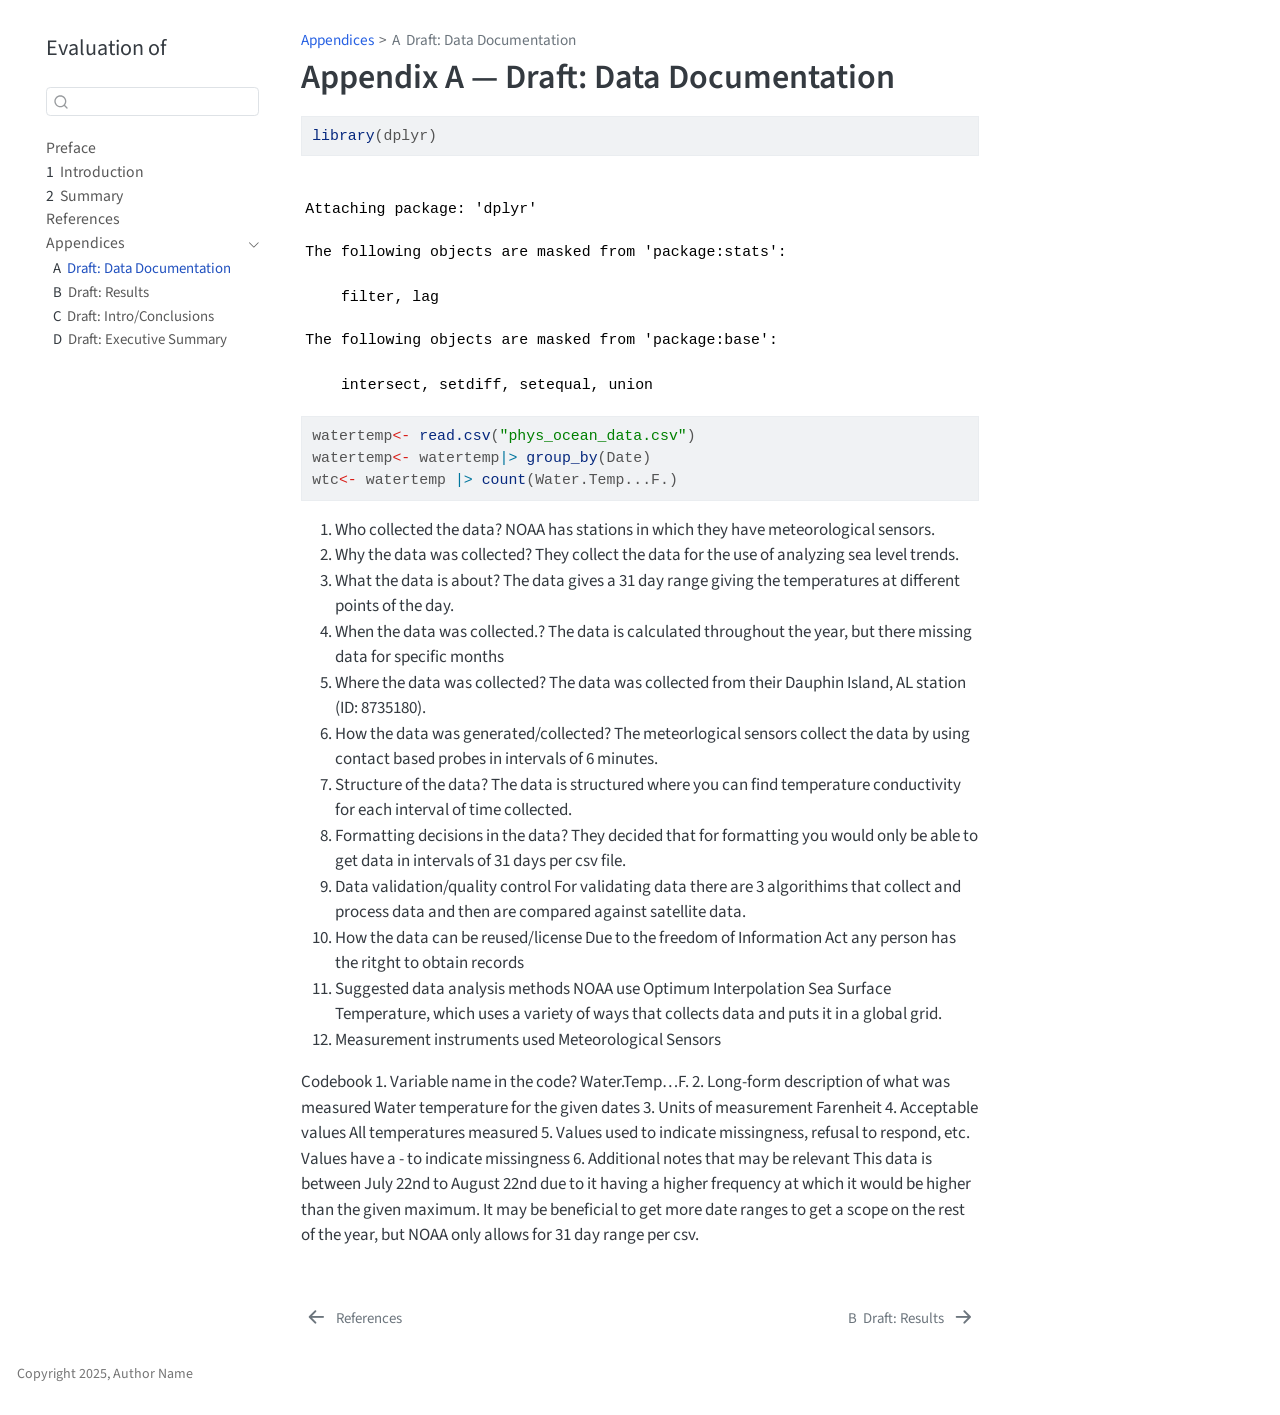
==== docs/draft-data-doc.html @ 30f866ff "Data doc and refrences" ====
<!DOCTYPE html>
<html xmlns="http://www.w3.org/1999/xhtml" lang="en" xml:lang="en"><head>

<meta charset="utf-8">
<meta name="generator" content="quarto-1.6.40">

<meta name="viewport" content="width=device-width, initial-scale=1.0, user-scalable=yes">


<title>Appendix A — Draft: Data Documentation – Evaluation of </title>
<style>
code{white-space: pre-wrap;}
span.smallcaps{font-variant: small-caps;}
div.columns{display: flex; gap: min(4vw, 1.5em);}
div.column{flex: auto; overflow-x: auto;}
div.hanging-indent{margin-left: 1.5em; text-indent: -1.5em;}
ul.task-list{list-style: none;}
ul.task-list li input[type="checkbox"] {
  width: 0.8em;
  margin: 0 0.8em 0.2em -1em; /* quarto-specific, see https://github.com/quarto-dev/quarto-cli/issues/4556 */ 
  vertical-align: middle;
}
/* CSS for syntax highlighting */
pre > code.sourceCode { white-space: pre; position: relative; }
pre > code.sourceCode > span { line-height: 1.25; }
pre > code.sourceCode > span:empty { height: 1.2em; }
.sourceCode { overflow: visible; }
code.sourceCode > span { color: inherit; text-decoration: inherit; }
div.sourceCode { margin: 1em 0; }
pre.sourceCode { margin: 0; }
@media screen {
div.sourceCode { overflow: auto; }
}
@media print {
pre > code.sourceCode { white-space: pre-wrap; }
pre > code.sourceCode > span { display: inline-block; text-indent: -5em; padding-left: 5em; }
}
pre.numberSource code
  { counter-reset: source-line 0; }
pre.numberSource code > span
  { position: relative; left: -4em; counter-increment: source-line; }
pre.numberSource code > span > a:first-child::before
  { content: counter(source-line);
    position: relative; left: -1em; text-align: right; vertical-align: baseline;
    border: none; display: inline-block;
    -webkit-touch-callout: none; -webkit-user-select: none;
    -khtml-user-select: none; -moz-user-select: none;
    -ms-user-select: none; user-select: none;
    padding: 0 4px; width: 4em;
  }
pre.numberSource { margin-left: 3em;  padding-left: 4px; }
div.sourceCode
  {   }
@media screen {
pre > code.sourceCode > span > a:first-child::before { text-decoration: underline; }
}
</style>


<script src="site_libs/quarto-nav/quarto-nav.js"></script>
<script src="site_libs/quarto-nav/headroom.min.js"></script>
<script src="site_libs/clipboard/clipboard.min.js"></script>
<script src="site_libs/quarto-search/autocomplete.umd.js"></script>
<script src="site_libs/quarto-search/fuse.min.js"></script>
<script src="site_libs/quarto-search/quarto-search.js"></script>
<meta name="quarto:offset" content="./">
<link href="./draft-results.html" rel="next">
<link href="./references.html" rel="prev">
<script src="site_libs/quarto-html/quarto.js"></script>
<script src="site_libs/quarto-html/popper.min.js"></script>
<script src="site_libs/quarto-html/tippy.umd.min.js"></script>
<script src="site_libs/quarto-html/anchor.min.js"></script>
<link href="site_libs/quarto-html/tippy.css" rel="stylesheet">
<link href="site_libs/quarto-html/quarto-syntax-highlighting-dece3bd051e391dd7205a6b15f93dc59.css" rel="stylesheet" id="quarto-text-highlighting-styles">
<script src="site_libs/bootstrap/bootstrap.min.js"></script>
<link href="site_libs/bootstrap/bootstrap-icons.css" rel="stylesheet">
<link href="site_libs/bootstrap/bootstrap-989e5504e886528910461c002137a974.min.css" rel="stylesheet" append-hash="true" id="quarto-bootstrap" data-mode="light">
<script id="quarto-search-options" type="application/json">{
  "location": "sidebar",
  "copy-button": false,
  "collapse-after": 3,
  "panel-placement": "start",
  "type": "textbox",
  "limit": 50,
  "keyboard-shortcut": [
    "f",
    "/",
    "s"
  ],
  "show-item-context": false,
  "language": {
    "search-no-results-text": "No results",
    "search-matching-documents-text": "matching documents",
    "search-copy-link-title": "Copy link to search",
    "search-hide-matches-text": "Hide additional matches",
    "search-more-match-text": "more match in this document",
    "search-more-matches-text": "more matches in this document",
    "search-clear-button-title": "Clear",
    "search-text-placeholder": "",
    "search-detached-cancel-button-title": "Cancel",
    "search-submit-button-title": "Submit",
    "search-label": "Search"
  }
}</script>


</head>

<body class="nav-sidebar floating">

<div id="quarto-search-results"></div>
  <header id="quarto-header" class="headroom fixed-top">
  <nav class="quarto-secondary-nav">
    <div class="container-fluid d-flex">
      <button type="button" class="quarto-btn-toggle btn" data-bs-toggle="collapse" role="button" data-bs-target=".quarto-sidebar-collapse-item" aria-controls="quarto-sidebar" aria-expanded="false" aria-label="Toggle sidebar navigation" onclick="if (window.quartoToggleHeadroom) { window.quartoToggleHeadroom(); }">
        <i class="bi bi-layout-text-sidebar-reverse"></i>
      </button>
        <nav class="quarto-page-breadcrumbs" aria-label="breadcrumb"><ol class="breadcrumb"><li class="breadcrumb-item"><a href="./draft-data-doc.html">Appendices</a></li><li class="breadcrumb-item"><a href="./draft-data-doc.html"><span class="chapter-number">A</span>&nbsp; <span class="chapter-title">Draft: Data Documentation</span></a></li></ol></nav>
        <a class="flex-grow-1" role="navigation" data-bs-toggle="collapse" data-bs-target=".quarto-sidebar-collapse-item" aria-controls="quarto-sidebar" aria-expanded="false" aria-label="Toggle sidebar navigation" onclick="if (window.quartoToggleHeadroom) { window.quartoToggleHeadroom(); }">      
        </a>
      <button type="button" class="btn quarto-search-button" aria-label="Search" onclick="window.quartoOpenSearch();">
        <i class="bi bi-search"></i>
      </button>
    </div>
  </nav>
</header>
<!-- content -->
<div id="quarto-content" class="quarto-container page-columns page-rows-contents page-layout-article">
<!-- sidebar -->
  <nav id="quarto-sidebar" class="sidebar collapse collapse-horizontal quarto-sidebar-collapse-item sidebar-navigation floating overflow-auto">
    <div class="pt-lg-2 mt-2 text-left sidebar-header">
    <div class="sidebar-title mb-0 py-0">
      <a href="./">Evaluation of <scenario></scenario></a> 
    </div>
      </div>
        <div class="mt-2 flex-shrink-0 align-items-center">
        <div class="sidebar-search">
        <div id="quarto-search" class="" title="Search"></div>
        </div>
        </div>
    <div class="sidebar-menu-container"> 
    <ul class="list-unstyled mt-1">
        <li class="sidebar-item">
  <div class="sidebar-item-container"> 
  <a href="./index.html" class="sidebar-item-text sidebar-link">
 <span class="menu-text">Preface</span></a>
  </div>
</li>
        <li class="sidebar-item">
  <div class="sidebar-item-container"> 
  <a href="./intro.html" class="sidebar-item-text sidebar-link">
 <span class="menu-text"><span class="chapter-number">1</span>&nbsp; <span class="chapter-title">Introduction</span></span></a>
  </div>
</li>
        <li class="sidebar-item">
  <div class="sidebar-item-container"> 
  <a href="./summary.html" class="sidebar-item-text sidebar-link">
 <span class="menu-text"><span class="chapter-number">2</span>&nbsp; <span class="chapter-title">Summary</span></span></a>
  </div>
</li>
        <li class="sidebar-item">
  <div class="sidebar-item-container"> 
  <a href="./references.html" class="sidebar-item-text sidebar-link">
 <span class="menu-text">References</span></a>
  </div>
</li>
        <li class="sidebar-item sidebar-item-section">
      <div class="sidebar-item-container"> 
            <a class="sidebar-item-text sidebar-link text-start" data-bs-toggle="collapse" data-bs-target="#quarto-sidebar-section-1" role="navigation" aria-expanded="true">
 <span class="menu-text">Appendices</span></a>
          <a class="sidebar-item-toggle text-start" data-bs-toggle="collapse" data-bs-target="#quarto-sidebar-section-1" role="navigation" aria-expanded="true" aria-label="Toggle section">
            <i class="bi bi-chevron-right ms-2"></i>
          </a> 
      </div>
      <ul id="quarto-sidebar-section-1" class="collapse list-unstyled sidebar-section depth1 show">  
          <li class="sidebar-item">
  <div class="sidebar-item-container"> 
  <a href="./draft-data-doc.html" class="sidebar-item-text sidebar-link active">
 <span class="menu-text"><span class="chapter-number">A</span>&nbsp; <span class="chapter-title">Draft: Data Documentation</span></span></a>
  </div>
</li>
          <li class="sidebar-item">
  <div class="sidebar-item-container"> 
  <a href="./draft-results.html" class="sidebar-item-text sidebar-link">
 <span class="menu-text"><span class="chapter-number">B</span>&nbsp; <span class="chapter-title">Draft: Results</span></span></a>
  </div>
</li>
          <li class="sidebar-item">
  <div class="sidebar-item-container"> 
  <a href="./draft-intro-conclusions.html" class="sidebar-item-text sidebar-link">
 <span class="menu-text"><span class="chapter-number">C</span>&nbsp; <span class="chapter-title">Draft: Intro/Conclusions</span></span></a>
  </div>
</li>
          <li class="sidebar-item">
  <div class="sidebar-item-container"> 
  <a href="./draft-exec-summary.html" class="sidebar-item-text sidebar-link">
 <span class="menu-text"><span class="chapter-number">D</span>&nbsp; <span class="chapter-title">Draft: Executive Summary</span></span></a>
  </div>
</li>
      </ul>
  </li>
    </ul>
    </div>
</nav>
<div id="quarto-sidebar-glass" class="quarto-sidebar-collapse-item" data-bs-toggle="collapse" data-bs-target=".quarto-sidebar-collapse-item"></div>
<!-- margin-sidebar -->
    <div id="quarto-margin-sidebar" class="sidebar margin-sidebar zindex-bottom">
        
    </div>
<!-- main -->
<main class="content" id="quarto-document-content">

<header id="title-block-header" class="quarto-title-block default"><nav class="quarto-page-breadcrumbs quarto-title-breadcrumbs d-none d-lg-block" aria-label="breadcrumb"><ol class="breadcrumb"><li class="breadcrumb-item"><a href="./draft-data-doc.html">Appendices</a></li><li class="breadcrumb-item"><a href="./draft-data-doc.html"><span class="chapter-number">A</span>&nbsp; <span class="chapter-title">Draft: Data Documentation</span></a></li></ol></nav>
<div class="quarto-title">
<h1 class="title">Appendix A — Draft: Data Documentation</h1>
</div>



<div class="quarto-title-meta">

    
  
    
  </div>
  


</header>


<div class="cell">
<div class="sourceCode cell-code" id="cb1"><pre class="sourceCode r code-with-copy"><code class="sourceCode r"><span id="cb1-1"><a href="#cb1-1" aria-hidden="true" tabindex="-1"></a><span class="fu">library</span>(dplyr)</span></code><button title="Copy to Clipboard" class="code-copy-button"><i class="bi"></i></button></pre></div>
<div class="cell-output cell-output-stderr">
<pre><code>
Attaching package: 'dplyr'</code></pre>
</div>
<div class="cell-output cell-output-stderr">
<pre><code>The following objects are masked from 'package:stats':

    filter, lag</code></pre>
</div>
<div class="cell-output cell-output-stderr">
<pre><code>The following objects are masked from 'package:base':

    intersect, setdiff, setequal, union</code></pre>
</div>
<div class="sourceCode cell-code" id="cb5"><pre class="sourceCode r code-with-copy"><code class="sourceCode r"><span id="cb5-1"><a href="#cb5-1" aria-hidden="true" tabindex="-1"></a>watertemp<span class="ot">&lt;-</span> <span class="fu">read.csv</span>(<span class="st">"phys_ocean_data.csv"</span>)</span>
<span id="cb5-2"><a href="#cb5-2" aria-hidden="true" tabindex="-1"></a>watertemp<span class="ot">&lt;-</span> watertemp<span class="sc">|&gt;</span> <span class="fu">group_by</span>(Date)</span>
<span id="cb5-3"><a href="#cb5-3" aria-hidden="true" tabindex="-1"></a>wtc<span class="ot">&lt;-</span> watertemp <span class="sc">|&gt;</span> <span class="fu">count</span>(Water.Temp...F.)</span></code><button title="Copy to Clipboard" class="code-copy-button"><i class="bi"></i></button></pre></div>
</div>
<ol type="1">
<li>Who collected the data? NOAA has stations in which they have meteorological sensors.</li>
<li>Why the data was collected? They collect the data for the use of analyzing sea level trends.</li>
<li>What the data is about? The data gives a 31 day range giving the temperatures at different points of the day.</li>
<li>When the data was collected.? The data is calculated throughout the year, but there missing data for specific months</li>
<li>Where the data was collected? The data was collected from their Dauphin Island, AL station (ID: 8735180).</li>
<li>How the data was generated/collected? The meteorlogical sensors collect the data by using contact based probes in intervals of 6 minutes.</li>
<li>Structure of the data? The data is structured where you can find temperature conductivity for each interval of time collected.</li>
<li>Formatting decisions in the data? They decided that for formatting you would only be able to get data in intervals of 31 days per csv file.</li>
<li>Data validation/quality control For validating data there are 3 algorithims that collect and process data and then are compared against satellite data.</li>
<li>How the data can be reused/license Due to the freedom of Information Act any person has the ritght to obtain records</li>
<li>Suggested data analysis methods NOAA use Optimum Interpolation Sea Surface Temperature, which uses a variety of ways that collects data and puts it in a global grid.</li>
<li>Measurement instruments used Meteorological Sensors</li>
</ol>
<p>Codebook 1. Variable name in the code? Water.Temp…F. 2. Long-form description of what was measured Water temperature for the given dates 3. Units of measurement Farenheit 4. Acceptable values All temperatures measured 5. Values used to indicate missingness, refusal to respond, etc. Values have a - to indicate missingness 6. Additional notes that may be relevant This data is between July 22nd to August 22nd due to it having a higher frequency at which it would be higher than the given maximum. It may be beneficial to get more date ranges to get a scope on the rest of the year, but NOAA only allows for 31 day range per csv.</p>



</main> <!-- /main -->
<script id="quarto-html-after-body" type="application/javascript">
window.document.addEventListener("DOMContentLoaded", function (event) {
  const toggleBodyColorMode = (bsSheetEl) => {
    const mode = bsSheetEl.getAttribute("data-mode");
    const bodyEl = window.document.querySelector("body");
    if (mode === "dark") {
      bodyEl.classList.add("quarto-dark");
      bodyEl.classList.remove("quarto-light");
    } else {
      bodyEl.classList.add("quarto-light");
      bodyEl.classList.remove("quarto-dark");
    }
  }
  const toggleBodyColorPrimary = () => {
    const bsSheetEl = window.document.querySelector("link#quarto-bootstrap");
    if (bsSheetEl) {
      toggleBodyColorMode(bsSheetEl);
    }
  }
  toggleBodyColorPrimary();  
  const icon = "";
  const anchorJS = new window.AnchorJS();
  anchorJS.options = {
    placement: 'right',
    icon: icon
  };
  anchorJS.add('.anchored');
  const isCodeAnnotation = (el) => {
    for (const clz of el.classList) {
      if (clz.startsWith('code-annotation-')) {                     
        return true;
      }
    }
    return false;
  }
  const onCopySuccess = function(e) {
    // button target
    const button = e.trigger;
    // don't keep focus
    button.blur();
    // flash "checked"
    button.classList.add('code-copy-button-checked');
    var currentTitle = button.getAttribute("title");
    button.setAttribute("title", "Copied!");
    let tooltip;
    if (window.bootstrap) {
      button.setAttribute("data-bs-toggle", "tooltip");
      button.setAttribute("data-bs-placement", "left");
      button.setAttribute("data-bs-title", "Copied!");
      tooltip = new bootstrap.Tooltip(button, 
        { trigger: "manual", 
          customClass: "code-copy-button-tooltip",
          offset: [0, -8]});
      tooltip.show();    
    }
    setTimeout(function() {
      if (tooltip) {
        tooltip.hide();
        button.removeAttribute("data-bs-title");
        button.removeAttribute("data-bs-toggle");
        button.removeAttribute("data-bs-placement");
      }
      button.setAttribute("title", currentTitle);
      button.classList.remove('code-copy-button-checked');
    }, 1000);
    // clear code selection
    e.clearSelection();
  }
  const getTextToCopy = function(trigger) {
      const codeEl = trigger.previousElementSibling.cloneNode(true);
      for (const childEl of codeEl.children) {
        if (isCodeAnnotation(childEl)) {
          childEl.remove();
        }
      }
      return codeEl.innerText;
  }
  const clipboard = new window.ClipboardJS('.code-copy-button:not([data-in-quarto-modal])', {
    text: getTextToCopy
  });
  clipboard.on('success', onCopySuccess);
  if (window.document.getElementById('quarto-embedded-source-code-modal')) {
    const clipboardModal = new window.ClipboardJS('.code-copy-button[data-in-quarto-modal]', {
      text: getTextToCopy,
      container: window.document.getElementById('quarto-embedded-source-code-modal')
    });
    clipboardModal.on('success', onCopySuccess);
  }
    var localhostRegex = new RegExp(/^(?:http|https):\/\/localhost\:?[0-9]*\//);
    var mailtoRegex = new RegExp(/^mailto:/);
      var filterRegex = new RegExp('/' + window.location.host + '/');
    var isInternal = (href) => {
        return filterRegex.test(href) || localhostRegex.test(href) || mailtoRegex.test(href);
    }
    // Inspect non-navigation links and adorn them if external
 	var links = window.document.querySelectorAll('a[href]:not(.nav-link):not(.navbar-brand):not(.toc-action):not(.sidebar-link):not(.sidebar-item-toggle):not(.pagination-link):not(.no-external):not([aria-hidden]):not(.dropdown-item):not(.quarto-navigation-tool):not(.about-link)');
    for (var i=0; i<links.length; i++) {
      const link = links[i];
      if (!isInternal(link.href)) {
        // undo the damage that might have been done by quarto-nav.js in the case of
        // links that we want to consider external
        if (link.dataset.originalHref !== undefined) {
          link.href = link.dataset.originalHref;
        }
      }
    }
  function tippyHover(el, contentFn, onTriggerFn, onUntriggerFn) {
    const config = {
      allowHTML: true,
      maxWidth: 500,
      delay: 100,
      arrow: false,
      appendTo: function(el) {
          return el.parentElement;
      },
      interactive: true,
      interactiveBorder: 10,
      theme: 'quarto',
      placement: 'bottom-start',
    };
    if (contentFn) {
      config.content = contentFn;
    }
    if (onTriggerFn) {
      config.onTrigger = onTriggerFn;
    }
    if (onUntriggerFn) {
      config.onUntrigger = onUntriggerFn;
    }
    window.tippy(el, config); 
  }
  const noterefs = window.document.querySelectorAll('a[role="doc-noteref"]');
  for (var i=0; i<noterefs.length; i++) {
    const ref = noterefs[i];
    tippyHover(ref, function() {
      // use id or data attribute instead here
      let href = ref.getAttribute('data-footnote-href') || ref.getAttribute('href');
      try { href = new URL(href).hash; } catch {}
      const id = href.replace(/^#\/?/, "");
      const note = window.document.getElementById(id);
      if (note) {
        return note.innerHTML;
      } else {
        return "";
      }
    });
  }
  const xrefs = window.document.querySelectorAll('a.quarto-xref');
  const processXRef = (id, note) => {
    // Strip column container classes
    const stripColumnClz = (el) => {
      el.classList.remove("page-full", "page-columns");
      if (el.children) {
        for (const child of el.children) {
          stripColumnClz(child);
        }
      }
    }
    stripColumnClz(note)
    if (id === null || id.startsWith('sec-')) {
      // Special case sections, only their first couple elements
      const container = document.createElement("div");
      if (note.children && note.children.length > 2) {
        container.appendChild(note.children[0].cloneNode(true));
        for (let i = 1; i < note.children.length; i++) {
          const child = note.children[i];
          if (child.tagName === "P" && child.innerText === "") {
            continue;
          } else {
            container.appendChild(child.cloneNode(true));
            break;
          }
        }
        if (window.Quarto?.typesetMath) {
          window.Quarto.typesetMath(container);
        }
        return container.innerHTML
      } else {
        if (window.Quarto?.typesetMath) {
          window.Quarto.typesetMath(note);
        }
        return note.innerHTML;
      }
    } else {
      // Remove any anchor links if they are present
      const anchorLink = note.querySelector('a.anchorjs-link');
      if (anchorLink) {
        anchorLink.remove();
      }
      if (window.Quarto?.typesetMath) {
        window.Quarto.typesetMath(note);
      }
      if (note.classList.contains("callout")) {
        return note.outerHTML;
      } else {
        return note.innerHTML;
      }
    }
  }
  for (var i=0; i<xrefs.length; i++) {
    const xref = xrefs[i];
    tippyHover(xref, undefined, function(instance) {
      instance.disable();
      let url = xref.getAttribute('href');
      let hash = undefined; 
      if (url.startsWith('#')) {
        hash = url;
      } else {
        try { hash = new URL(url).hash; } catch {}
      }
      if (hash) {
        const id = hash.replace(/^#\/?/, "");
        const note = window.document.getElementById(id);
        if (note !== null) {
          try {
            const html = processXRef(id, note.cloneNode(true));
            instance.setContent(html);
          } finally {
            instance.enable();
            instance.show();
          }
        } else {
          // See if we can fetch this
          fetch(url.split('#')[0])
          .then(res => res.text())
          .then(html => {
            const parser = new DOMParser();
            const htmlDoc = parser.parseFromString(html, "text/html");
            const note = htmlDoc.getElementById(id);
            if (note !== null) {
              const html = processXRef(id, note);
              instance.setContent(html);
            } 
          }).finally(() => {
            instance.enable();
            instance.show();
          });
        }
      } else {
        // See if we can fetch a full url (with no hash to target)
        // This is a special case and we should probably do some content thinning / targeting
        fetch(url)
        .then(res => res.text())
        .then(html => {
          const parser = new DOMParser();
          const htmlDoc = parser.parseFromString(html, "text/html");
          const note = htmlDoc.querySelector('main.content');
          if (note !== null) {
            // This should only happen for chapter cross references
            // (since there is no id in the URL)
            // remove the first header
            if (note.children.length > 0 && note.children[0].tagName === "HEADER") {
              note.children[0].remove();
            }
            const html = processXRef(null, note);
            instance.setContent(html);
          } 
        }).finally(() => {
          instance.enable();
          instance.show();
        });
      }
    }, function(instance) {
    });
  }
      let selectedAnnoteEl;
      const selectorForAnnotation = ( cell, annotation) => {
        let cellAttr = 'data-code-cell="' + cell + '"';
        let lineAttr = 'data-code-annotation="' +  annotation + '"';
        const selector = 'span[' + cellAttr + '][' + lineAttr + ']';
        return selector;
      }
      const selectCodeLines = (annoteEl) => {
        const doc = window.document;
        const targetCell = annoteEl.getAttribute("data-target-cell");
        const targetAnnotation = annoteEl.getAttribute("data-target-annotation");
        const annoteSpan = window.document.querySelector(selectorForAnnotation(targetCell, targetAnnotation));
        const lines = annoteSpan.getAttribute("data-code-lines").split(",");
        const lineIds = lines.map((line) => {
          return targetCell + "-" + line;
        })
        let top = null;
        let height = null;
        let parent = null;
        if (lineIds.length > 0) {
            //compute the position of the single el (top and bottom and make a div)
            const el = window.document.getElementById(lineIds[0]);
            top = el.offsetTop;
            height = el.offsetHeight;
            parent = el.parentElement.parentElement;
          if (lineIds.length > 1) {
            const lastEl = window.document.getElementById(lineIds[lineIds.length - 1]);
            const bottom = lastEl.offsetTop + lastEl.offsetHeight;
            height = bottom - top;
          }
          if (top !== null && height !== null && parent !== null) {
            // cook up a div (if necessary) and position it 
            let div = window.document.getElementById("code-annotation-line-highlight");
            if (div === null) {
              div = window.document.createElement("div");
              div.setAttribute("id", "code-annotation-line-highlight");
              div.style.position = 'absolute';
              parent.appendChild(div);
            }
            div.style.top = top - 2 + "px";
            div.style.height = height + 4 + "px";
            div.style.left = 0;
            let gutterDiv = window.document.getElementById("code-annotation-line-highlight-gutter");
            if (gutterDiv === null) {
              gutterDiv = window.document.createElement("div");
              gutterDiv.setAttribute("id", "code-annotation-line-highlight-gutter");
              gutterDiv.style.position = 'absolute';
              const codeCell = window.document.getElementById(targetCell);
              const gutter = codeCell.querySelector('.code-annotation-gutter');
              gutter.appendChild(gutterDiv);
            }
            gutterDiv.style.top = top - 2 + "px";
            gutterDiv.style.height = height + 4 + "px";
          }
          selectedAnnoteEl = annoteEl;
        }
      };
      const unselectCodeLines = () => {
        const elementsIds = ["code-annotation-line-highlight", "code-annotation-line-highlight-gutter"];
        elementsIds.forEach((elId) => {
          const div = window.document.getElementById(elId);
          if (div) {
            div.remove();
          }
        });
        selectedAnnoteEl = undefined;
      };
        // Handle positioning of the toggle
    window.addEventListener(
      "resize",
      throttle(() => {
        elRect = undefined;
        if (selectedAnnoteEl) {
          selectCodeLines(selectedAnnoteEl);
        }
      }, 10)
    );
    function throttle(fn, ms) {
    let throttle = false;
    let timer;
      return (...args) => {
        if(!throttle) { // first call gets through
            fn.apply(this, args);
            throttle = true;
        } else { // all the others get throttled
            if(timer) clearTimeout(timer); // cancel #2
            timer = setTimeout(() => {
              fn.apply(this, args);
              timer = throttle = false;
            }, ms);
        }
      };
    }
      // Attach click handler to the DT
      const annoteDls = window.document.querySelectorAll('dt[data-target-cell]');
      for (const annoteDlNode of annoteDls) {
        annoteDlNode.addEventListener('click', (event) => {
          const clickedEl = event.target;
          if (clickedEl !== selectedAnnoteEl) {
            unselectCodeLines();
            const activeEl = window.document.querySelector('dt[data-target-cell].code-annotation-active');
            if (activeEl) {
              activeEl.classList.remove('code-annotation-active');
            }
            selectCodeLines(clickedEl);
            clickedEl.classList.add('code-annotation-active');
          } else {
            // Unselect the line
            unselectCodeLines();
            clickedEl.classList.remove('code-annotation-active');
          }
        });
      }
  const findCites = (el) => {
    const parentEl = el.parentElement;
    if (parentEl) {
      const cites = parentEl.dataset.cites;
      if (cites) {
        return {
          el,
          cites: cites.split(' ')
        };
      } else {
        return findCites(el.parentElement)
      }
    } else {
      return undefined;
    }
  };
  var bibliorefs = window.document.querySelectorAll('a[role="doc-biblioref"]');
  for (var i=0; i<bibliorefs.length; i++) {
    const ref = bibliorefs[i];
    const citeInfo = findCites(ref);
    if (citeInfo) {
      tippyHover(citeInfo.el, function() {
        var popup = window.document.createElement('div');
        citeInfo.cites.forEach(function(cite) {
          var citeDiv = window.document.createElement('div');
          citeDiv.classList.add('hanging-indent');
          citeDiv.classList.add('csl-entry');
          var biblioDiv = window.document.getElementById('ref-' + cite);
          if (biblioDiv) {
            citeDiv.innerHTML = biblioDiv.innerHTML;
          }
          popup.appendChild(citeDiv);
        });
        return popup.innerHTML;
      });
    }
  }
});
</script>
<nav class="page-navigation">
  <div class="nav-page nav-page-previous">
      <a href="./references.html" class="pagination-link" aria-label="References">
        <i class="bi bi-arrow-left-short"></i> <span class="nav-page-text">References</span>
      </a>          
  </div>
  <div class="nav-page nav-page-next">
      <a href="./draft-results.html" class="pagination-link" aria-label="Draft: Results">
        <span class="nav-page-text"><span class="chapter-number">B</span>&nbsp; <span class="chapter-title">Draft: Results</span></span> <i class="bi bi-arrow-right-short"></i>
      </a>
  </div>
</nav>
</div> <!-- /content -->
<footer class="footer">
  <div class="nav-footer">
    <div class="nav-footer-left">
<p>Copyright 2025, Author Name</p>
</div>   
    <div class="nav-footer-center">
      &nbsp;
    </div>
    <div class="nav-footer-right">
      &nbsp;
    </div>
  </div>
</footer>




</body></html>
---- docs/site_libs/quarto-html/tippy.css ----
.tippy-box[data-animation=fade][data-state=hidden]{opacity:0}[data-tippy-root]{max-width:calc(100vw - 10px)}.tippy-box{position:relative;background-color:#333;color:#fff;border-radius:4px;font-size:14px;line-height:1.4;white-space:normal;outline:0;transition-property:transform,visibility,opacity}.tippy-box[data-placement^=top]>.tippy-arrow{bottom:0}.tippy-box[data-placement^=top]>.tippy-arrow:before{bottom:-7px;left:0;border-width:8px 8px 0;border-top-color:initial;transform-origin:center top}.tippy-box[data-placement^=bottom]>.tippy-arrow{top:0}.tippy-box[data-placement^=bottom]>.tippy-arrow:before{top:-7px;left:0;border-width:0 8px 8px;border-bottom-color:initial;transform-origin:center bottom}.tippy-box[data-placement^=left]>.tippy-arrow{right:0}.tippy-box[data-placement^=left]>.tippy-arrow:before{border-width:8px 0 8px 8px;border-left-color:initial;right:-7px;transform-origin:center left}.tippy-box[data-placement^=right]>.tippy-arrow{left:0}.tippy-box[data-placement^=right]>.tippy-arrow:before{left:-7px;border-width:8px 8px 8px 0;border-right-color:initial;transform-origin:center right}.tippy-box[data-inertia][data-state=visible]{transition-timing-function:cubic-bezier(.54,1.5,.38,1.11)}.tippy-arrow{width:16px;height:16px;color:#333}.tippy-arrow:before{content:"";position:absolute;border-color:transparent;border-style:solid}.tippy-content{position:relative;padding:5px 9px;z-index:1}
---- docs/site_libs/quarto-html/quarto-syntax-highlighting-dece3bd051e391dd7205a6b15f93dc59.css ----
/* quarto syntax highlight colors */
:root {
  --quarto-hl-ot-color: #d91e18;
  --quarto-hl-at-color: #a55a00;
  --quarto-hl-ss-color: #008000;
  --quarto-hl-an-color: #696969;
  --quarto-hl-fu-color: #06287e;
  --quarto-hl-st-color: #008000;
  --quarto-hl-cf-color: #d91e18;
  --quarto-hl-op-color: #00769e;
  --quarto-hl-er-color: #7928a1;
  --quarto-hl-bn-color: #7928a1;
  --quarto-hl-al-color: #7928a1;
  --quarto-hl-va-color: #a55a00;
  --quarto-hl-bu-color: inherit;
  --quarto-hl-ex-color: inherit;
  --quarto-hl-pp-color: #7928a1;
  --quarto-hl-in-color: #696969;
  --quarto-hl-vs-color: #008000;
  --quarto-hl-wa-color: #696969;
  --quarto-hl-do-color: #696969;
  --quarto-hl-im-color: inherit;
  --quarto-hl-ch-color: #008000;
  --quarto-hl-dt-color: #7928a1;
  --quarto-hl-fl-color: #a55a00;
  --quarto-hl-co-color: #696969;
  --quarto-hl-cv-color: #696969;
  --quarto-hl-cn-color: #d91e18;
  --quarto-hl-sc-color: #00769e;
  --quarto-hl-dv-color: #7928a1;
  --quarto-hl-kw-color: #d91e18;
}

/* other quarto variables */
:root {
  --quarto-font-monospace: SFMono-Regular, Menlo, Monaco, Consolas, "Liberation Mono", "Courier New", monospace;
}

pre > code.sourceCode > span {
  color: #545454;
}

code span {
  color: #545454;
}

code.sourceCode > span {
  color: #545454;
}

div.sourceCode,
div.sourceCode pre.sourceCode {
  color: #545454;
}

code span.ot {
  color: #d91e18;
  font-style: inherit;
}

code span.at {
  color: #a55a00;
  font-style: inherit;
}

code span.ss {
  color: #008000;
  font-style: inherit;
}

code span.an {
  color: #696969;
  font-style: inherit;
}

code span.fu {
  color: #06287e;
  font-style: inherit;
}

code span.st {
  color: #008000;
  font-style: inherit;
}

code span.cf {
  color: #d91e18;
  font-style: inherit;
}

code span.op {
  color: #00769e;
  font-style: inherit;
}

code span.er {
  color: #7928a1;
  font-style: inherit;
}

code span.bn {
  color: #7928a1;
  font-style: inherit;
}

code span.al {
  color: #7928a1;
  font-style: inherit;
}

code span.va {
  color: #a55a00;
  font-style: inherit;
}

code span.bu {
  font-style: inherit;
}

code span.ex {
  font-style: inherit;
}

code span.pp {
  color: #7928a1;
  font-style: inherit;
}

code span.in {
  color: #696969;
  font-style: inherit;
}

code span.vs {
  color: #008000;
  font-style: inherit;
}

code span.wa {
  color: #696969;
  font-style: italic;
}

code span.do {
  color: #696969;
  font-style: italic;
}

code span.im {
  font-style: inherit;
}

code span.ch {
  color: #008000;
  font-style: inherit;
}

code span.dt {
  color: #7928a1;
  font-style: inherit;
}

code span.fl {
  color: #a55a00;
  font-style: inherit;
}

code span.co {
  color: #696969;
  font-style: inherit;
}

code span.cv {
  color: #696969;
  font-style: italic;
}

code span.cn {
  color: #d91e18;
  font-style: inherit;
}

code span.sc {
  color: #00769e;
  font-style: inherit;
}

code span.dv {
  color: #7928a1;
  font-style: inherit;
}

code span.kw {
  color: #d91e18;
  font-style: inherit;
}

.prevent-inlining {
  content: "</";
}

/*# sourceMappingURL=d529fb46b0d80f642ecba0ce5044f929.css.map */
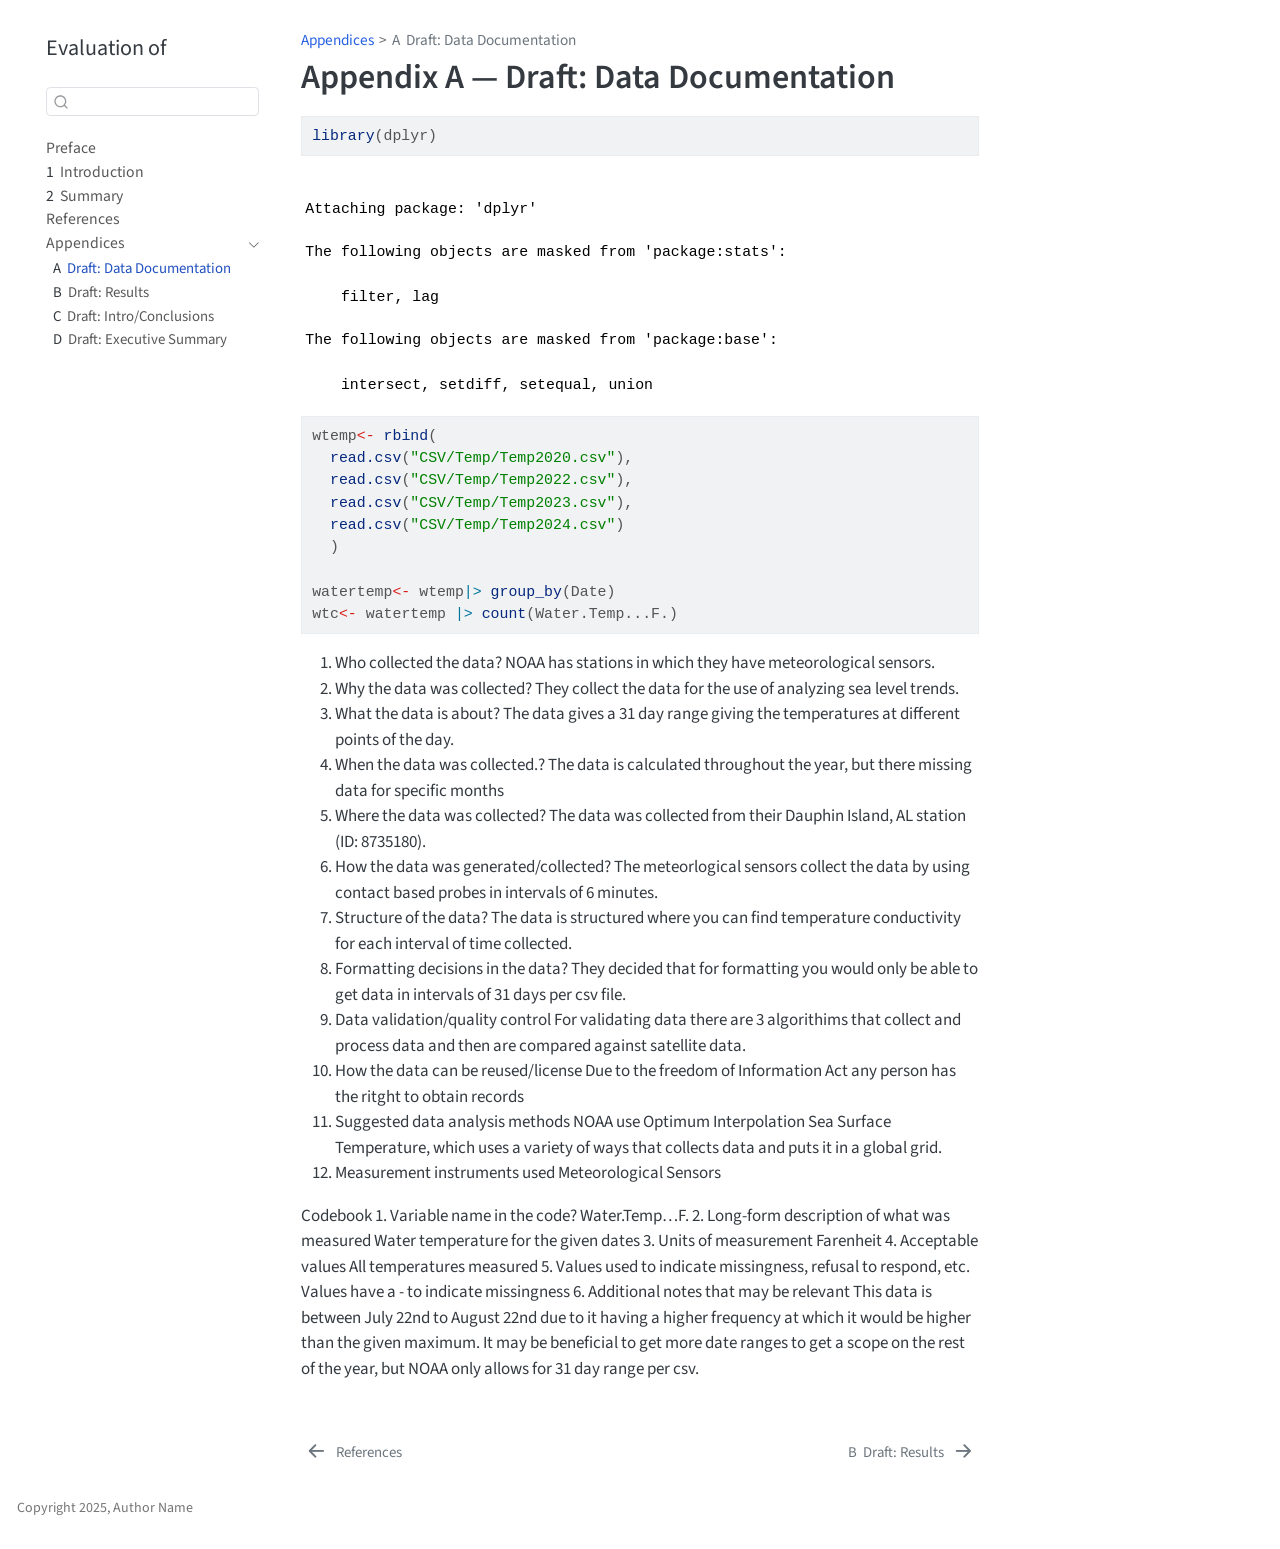
==== commit 47dfcbce: "draft res" ====
--- a/docs/draft-data-doc.html
+++ b/docs/draft-data-doc.html
@@ -245,9 +245,15 @@
 
     intersect, setdiff, setequal, union</code></pre>
 </div>
-<div class="sourceCode cell-code" id="cb5"><pre class="sourceCode r code-with-copy"><code class="sourceCode r"><span id="cb5-1"><a href="#cb5-1" aria-hidden="true" tabindex="-1"></a>watertemp<span class="ot">&lt;-</span> <span class="fu">read.csv</span>(<span class="st">"phys_ocean_data.csv"</span>)</span>
-<span id="cb5-2"><a href="#cb5-2" aria-hidden="true" tabindex="-1"></a>watertemp<span class="ot">&lt;-</span> watertemp<span class="sc">|&gt;</span> <span class="fu">group_by</span>(Date)</span>
-<span id="cb5-3"><a href="#cb5-3" aria-hidden="true" tabindex="-1"></a>wtc<span class="ot">&lt;-</span> watertemp <span class="sc">|&gt;</span> <span class="fu">count</span>(Water.Temp...F.)</span></code><button title="Copy to Clipboard" class="code-copy-button"><i class="bi"></i></button></pre></div>
+<div class="sourceCode cell-code" id="cb5"><pre class="sourceCode r code-with-copy"><code class="sourceCode r"><span id="cb5-1"><a href="#cb5-1" aria-hidden="true" tabindex="-1"></a>wtemp<span class="ot">&lt;-</span> <span class="fu">rbind</span>(</span>
+<span id="cb5-2"><a href="#cb5-2" aria-hidden="true" tabindex="-1"></a>  <span class="fu">read.csv</span>(<span class="st">"CSV/Temp/Temp2020.csv"</span>), </span>
+<span id="cb5-3"><a href="#cb5-3" aria-hidden="true" tabindex="-1"></a>  <span class="fu">read.csv</span>(<span class="st">"CSV/Temp/Temp2022.csv"</span>),</span>
+<span id="cb5-4"><a href="#cb5-4" aria-hidden="true" tabindex="-1"></a>  <span class="fu">read.csv</span>(<span class="st">"CSV/Temp/Temp2023.csv"</span>), </span>
+<span id="cb5-5"><a href="#cb5-5" aria-hidden="true" tabindex="-1"></a>  <span class="fu">read.csv</span>(<span class="st">"CSV/Temp/Temp2024.csv"</span>)</span>
+<span id="cb5-6"><a href="#cb5-6" aria-hidden="true" tabindex="-1"></a>  )</span>
+<span id="cb5-7"><a href="#cb5-7" aria-hidden="true" tabindex="-1"></a></span>
+<span id="cb5-8"><a href="#cb5-8" aria-hidden="true" tabindex="-1"></a>watertemp<span class="ot">&lt;-</span> wtemp<span class="sc">|&gt;</span> <span class="fu">group_by</span>(Date)</span>
+<span id="cb5-9"><a href="#cb5-9" aria-hidden="true" tabindex="-1"></a>wtc<span class="ot">&lt;-</span> watertemp <span class="sc">|&gt;</span> <span class="fu">count</span>(Water.Temp...F.)</span></code><button title="Copy to Clipboard" class="code-copy-button"><i class="bi"></i></button></pre></div>
 </div>
 <ol type="1">
 <li>Who collected the data? NOAA has stations in which they have meteorological sensors.</li>
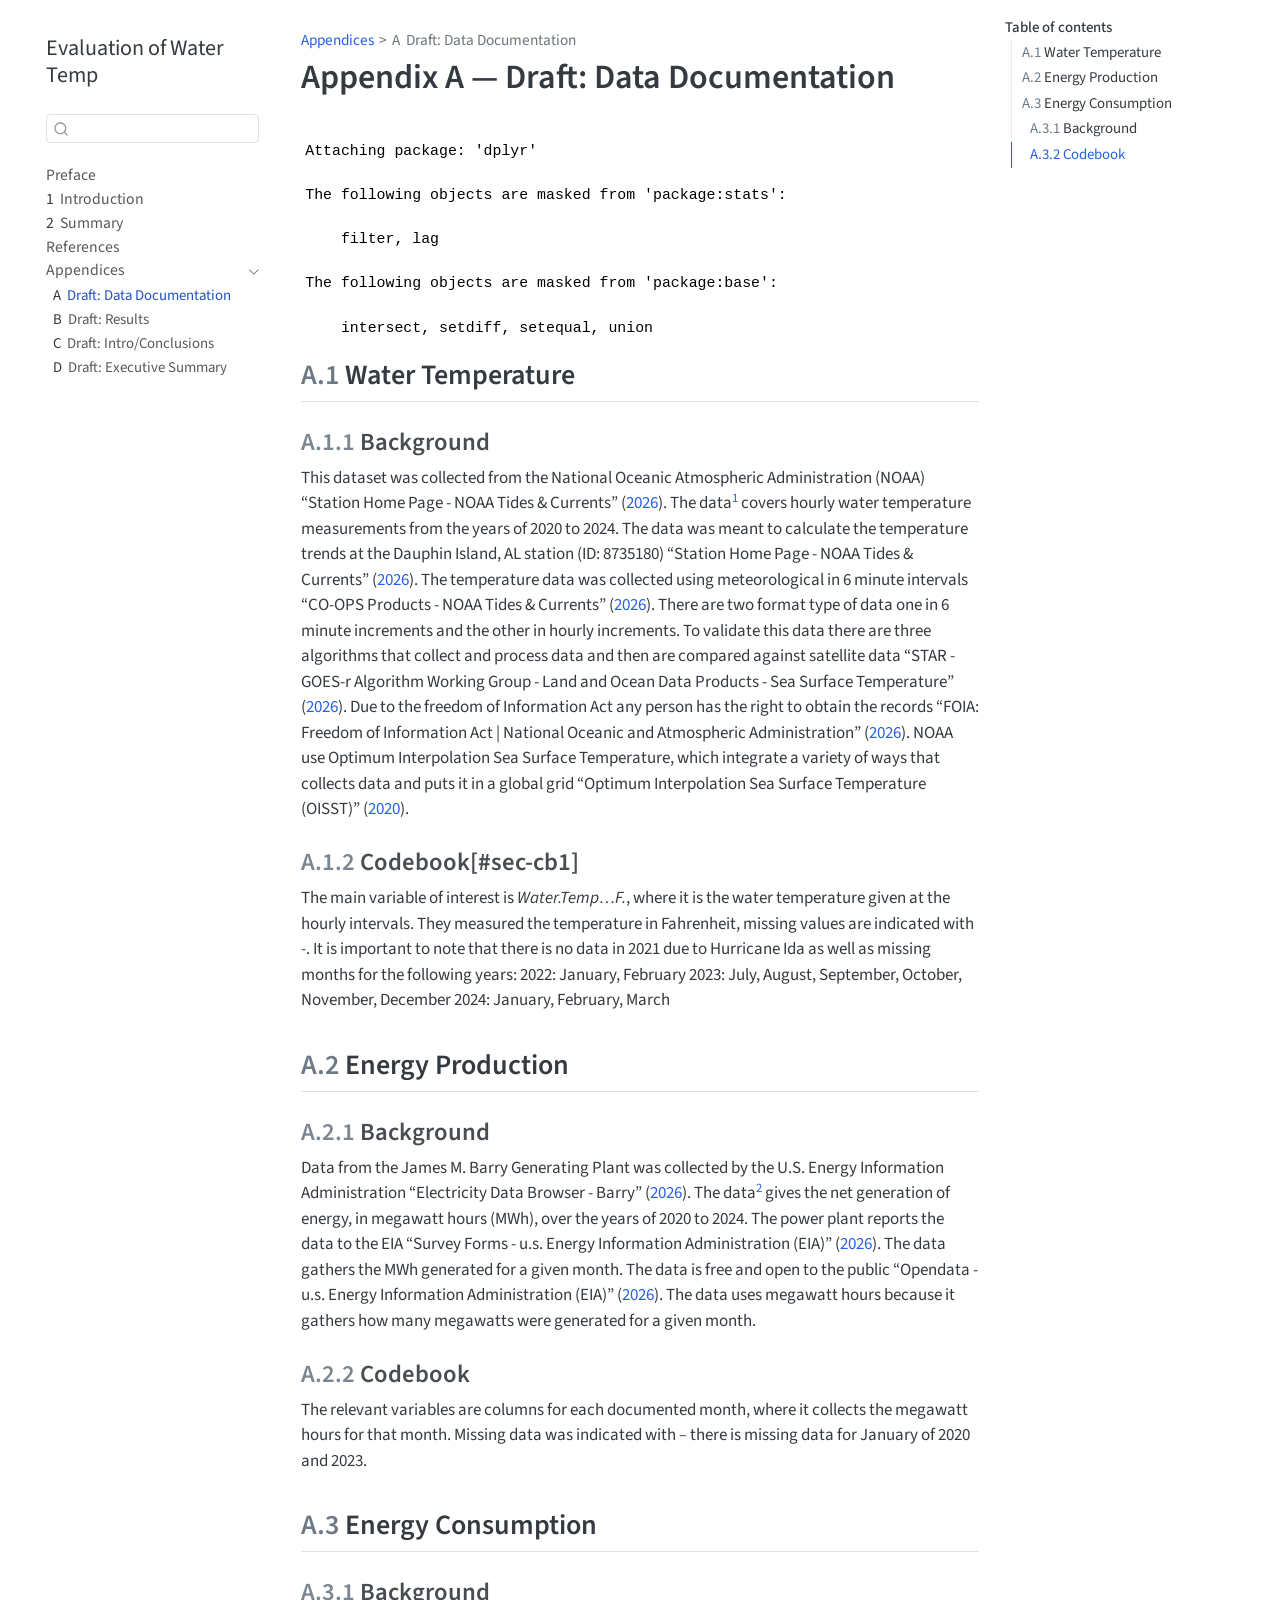
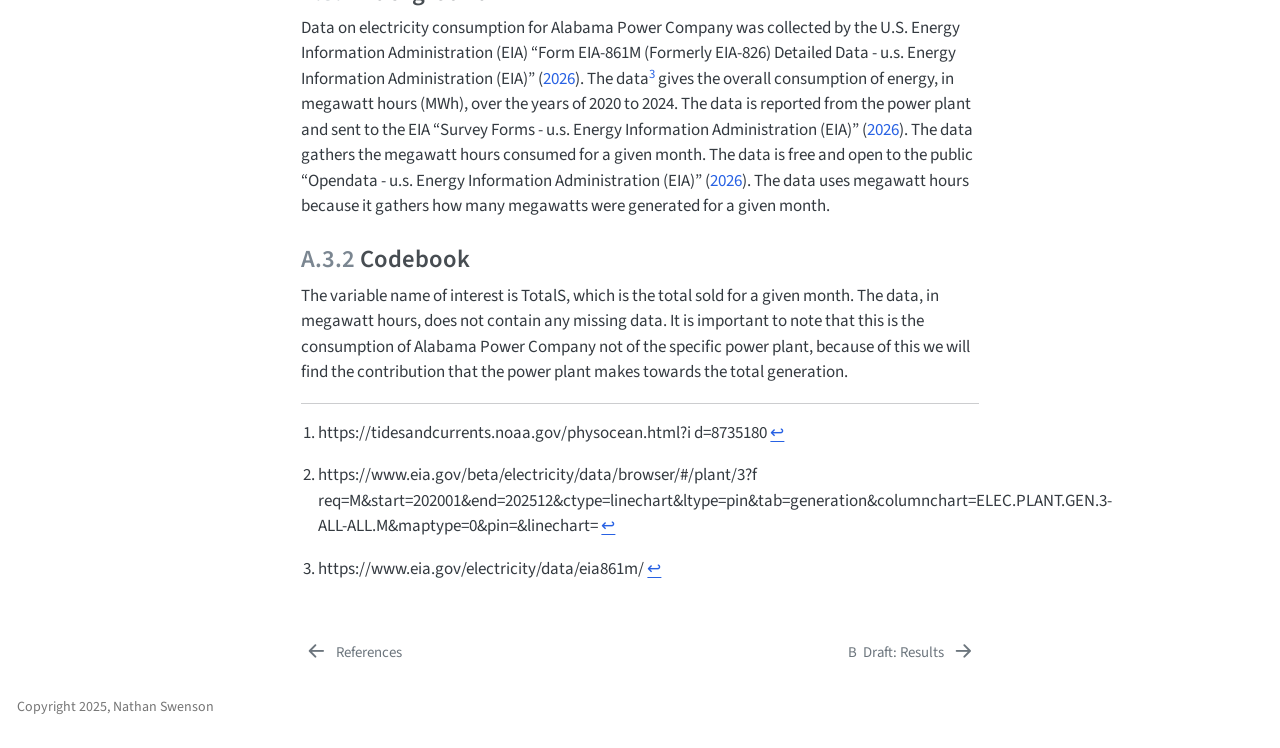
==== commit b68a3739: "Draft Intro/Conclusions + revised Doc/Results" ====
--- a/docs/draft-data-doc.html
+++ b/docs/draft-data-doc.html
@@ -7,7 +7,7 @@
 <meta name="viewport" content="width=device-width, initial-scale=1.0, user-scalable=yes">
 
 
-<title>Appendix A — Draft: Data Documentation – Evaluation of </title>
+<title>Appendix A — Draft: Data Documentation – Evaluation of Water Temp</title>
 <style>
 code{white-space: pre-wrap;}
 span.smallcaps{font-variant: small-caps;}
@@ -20,41 +20,27 @@
   margin: 0 0.8em 0.2em -1em; /* quarto-specific, see https://github.com/quarto-dev/quarto-cli/issues/4556 */ 
   vertical-align: middle;
 }
-/* CSS for syntax highlighting */
-pre > code.sourceCode { white-space: pre; position: relative; }
-pre > code.sourceCode > span { line-height: 1.25; }
-pre > code.sourceCode > span:empty { height: 1.2em; }
-.sourceCode { overflow: visible; }
-code.sourceCode > span { color: inherit; text-decoration: inherit; }
-div.sourceCode { margin: 1em 0; }
-pre.sourceCode { margin: 0; }
-@media screen {
-div.sourceCode { overflow: auto; }
+/* CSS for citations */
+div.csl-bib-body { }
+div.csl-entry {
+  clear: both;
+  margin-bottom: 0em;
 }
-@media print {
-pre > code.sourceCode { white-space: pre-wrap; }
-pre > code.sourceCode > span { display: inline-block; text-indent: -5em; padding-left: 5em; }
+.hanging-indent div.csl-entry {
+  margin-left:2em;
+  text-indent:-2em;
 }
-pre.numberSource code
-  { counter-reset: source-line 0; }
-pre.numberSource code > span
-  { position: relative; left: -4em; counter-increment: source-line; }
-pre.numberSource code > span > a:first-child::before
-  { content: counter(source-line);
-    position: relative; left: -1em; text-align: right; vertical-align: baseline;
-    border: none; display: inline-block;
-    -webkit-touch-callout: none; -webkit-user-select: none;
-    -khtml-user-select: none; -moz-user-select: none;
-    -ms-user-select: none; user-select: none;
-    padding: 0 4px; width: 4em;
-  }
-pre.numberSource { margin-left: 3em;  padding-left: 4px; }
-div.sourceCode
-  {   }
-@media screen {
-pre > code.sourceCode > span > a:first-child::before { text-decoration: underline; }
+div.csl-left-margin {
+  min-width:2em;
+  float:left;
 }
-</style>
+div.csl-right-inline {
+  margin-left:2em;
+  padding-left:1em;
+}
+div.csl-indent {
+  margin-left: 2em;
+}</style>
 
 
 <script src="site_libs/quarto-nav/quarto-nav.js"></script>
@@ -130,7 +116,7 @@
   <nav id="quarto-sidebar" class="sidebar collapse collapse-horizontal quarto-sidebar-collapse-item sidebar-navigation floating overflow-auto">
     <div class="pt-lg-2 mt-2 text-left sidebar-header">
     <div class="sidebar-title mb-0 py-0">
-      <a href="./">Evaluation of <scenario></scenario></a> 
+      <a href="./">Evaluation of Water Temp</a> 
     </div>
       </div>
         <div class="mt-2 flex-shrink-0 align-items-center">
@@ -204,8 +190,28 @@
 </nav>
 <div id="quarto-sidebar-glass" class="quarto-sidebar-collapse-item" data-bs-toggle="collapse" data-bs-target=".quarto-sidebar-collapse-item"></div>
 <!-- margin-sidebar -->
-    <div id="quarto-margin-sidebar" class="sidebar margin-sidebar zindex-bottom">
-        
+    <div id="quarto-margin-sidebar" class="sidebar margin-sidebar">
+        <nav id="TOC" role="doc-toc" class="toc-active">
+    <h2 id="toc-title">Table of contents</h2>
+   
+  <ul>
+  <li><a href="#water-temperature" id="toc-water-temperature" class="nav-link active" data-scroll-target="#water-temperature"><span class="header-section-number">A.1</span> Water Temperature</a>
+  <ul class="collapse">
+  <li><a href="#background" id="toc-background" class="nav-link" data-scroll-target="#background"><span class="header-section-number">A.1.1</span> Background</a></li>
+  <li><a href="#codebooksec-cb1" id="toc-codebooksec-cb1" class="nav-link" data-scroll-target="#codebooksec-cb1"><span class="header-section-number">A.1.2</span> Codebook[#sec-cb1]</a></li>
+  </ul></li>
+  <li><a href="#energy-production" id="toc-energy-production" class="nav-link" data-scroll-target="#energy-production"><span class="header-section-number">A.2</span> Energy Production</a>
+  <ul class="collapse">
+  <li><a href="#background-1" id="toc-background-1" class="nav-link" data-scroll-target="#background-1"><span class="header-section-number">A.2.1</span> Background</a></li>
+  <li><a href="#codebook" id="toc-codebook" class="nav-link" data-scroll-target="#codebook"><span class="header-section-number">A.2.2</span> Codebook</a></li>
+  </ul></li>
+  <li><a href="#energy-consumption" id="toc-energy-consumption" class="nav-link" data-scroll-target="#energy-consumption"><span class="header-section-number">A.3</span> Energy Consumption</a>
+  <ul class="collapse">
+  <li><a href="#background-2" id="toc-background-2" class="nav-link" data-scroll-target="#background-2"><span class="header-section-number">A.3.1</span> Background</a></li>
+  <li><a href="#codebook-1" id="toc-codebook-1" class="nav-link" data-scroll-target="#codebook-1"><span class="header-section-number">A.3.2</span> Codebook</a></li>
+  </ul></li>
+  </ul>
+</nav>
     </div>
 <!-- main -->
 <main class="content" id="quarto-document-content">
@@ -230,7 +236,6 @@
 
 
 <div class="cell">
-<div class="sourceCode cell-code" id="cb1"><pre class="sourceCode r code-with-copy"><code class="sourceCode r"><span id="cb1-1"><a href="#cb1-1" aria-hidden="true" tabindex="-1"></a><span class="fu">library</span>(dplyr)</span></code><button title="Copy to Clipboard" class="code-copy-button"><i class="bi"></i></button></pre></div>
 <div class="cell-output cell-output-stderr">
 <pre><code>
 Attaching package: 'dplyr'</code></pre>
@@ -245,33 +250,79 @@
 
     intersect, setdiff, setequal, union</code></pre>
 </div>
-<div class="sourceCode cell-code" id="cb5"><pre class="sourceCode r code-with-copy"><code class="sourceCode r"><span id="cb5-1"><a href="#cb5-1" aria-hidden="true" tabindex="-1"></a>wtemp<span class="ot">&lt;-</span> <span class="fu">rbind</span>(</span>
-<span id="cb5-2"><a href="#cb5-2" aria-hidden="true" tabindex="-1"></a>  <span class="fu">read.csv</span>(<span class="st">"CSV/Temp/Temp2020.csv"</span>), </span>
-<span id="cb5-3"><a href="#cb5-3" aria-hidden="true" tabindex="-1"></a>  <span class="fu">read.csv</span>(<span class="st">"CSV/Temp/Temp2022.csv"</span>),</span>
-<span id="cb5-4"><a href="#cb5-4" aria-hidden="true" tabindex="-1"></a>  <span class="fu">read.csv</span>(<span class="st">"CSV/Temp/Temp2023.csv"</span>), </span>
-<span id="cb5-5"><a href="#cb5-5" aria-hidden="true" tabindex="-1"></a>  <span class="fu">read.csv</span>(<span class="st">"CSV/Temp/Temp2024.csv"</span>)</span>
-<span id="cb5-6"><a href="#cb5-6" aria-hidden="true" tabindex="-1"></a>  )</span>
-<span id="cb5-7"><a href="#cb5-7" aria-hidden="true" tabindex="-1"></a></span>
-<span id="cb5-8"><a href="#cb5-8" aria-hidden="true" tabindex="-1"></a>watertemp<span class="ot">&lt;-</span> wtemp<span class="sc">|&gt;</span> <span class="fu">group_by</span>(Date)</span>
-<span id="cb5-9"><a href="#cb5-9" aria-hidden="true" tabindex="-1"></a>wtc<span class="ot">&lt;-</span> watertemp <span class="sc">|&gt;</span> <span class="fu">count</span>(Water.Temp...F.)</span></code><button title="Copy to Clipboard" class="code-copy-button"><i class="bi"></i></button></pre></div>
-</div>
-<ol type="1">
-<li>Who collected the data? NOAA has stations in which they have meteorological sensors.</li>
-<li>Why the data was collected? They collect the data for the use of analyzing sea level trends.</li>
-<li>What the data is about? The data gives a 31 day range giving the temperatures at different points of the day.</li>
-<li>When the data was collected.? The data is calculated throughout the year, but there missing data for specific months</li>
-<li>Where the data was collected? The data was collected from their Dauphin Island, AL station (ID: 8735180).</li>
-<li>How the data was generated/collected? The meteorlogical sensors collect the data by using contact based probes in intervals of 6 minutes.</li>
-<li>Structure of the data? The data is structured where you can find temperature conductivity for each interval of time collected.</li>
-<li>Formatting decisions in the data? They decided that for formatting you would only be able to get data in intervals of 31 days per csv file.</li>
-<li>Data validation/quality control For validating data there are 3 algorithims that collect and process data and then are compared against satellite data.</li>
-<li>How the data can be reused/license Due to the freedom of Information Act any person has the ritght to obtain records</li>
-<li>Suggested data analysis methods NOAA use Optimum Interpolation Sea Surface Temperature, which uses a variety of ways that collects data and puts it in a global grid.</li>
-<li>Measurement instruments used Meteorological Sensors</li>
+</div>
+<section id="water-temperature" class="level2" data-number="A.1">
+<h2 data-number="A.1" class="anchored" data-anchor-id="water-temperature"><span class="header-section-number">A.1</span> Water Temperature</h2>
+<section id="background" class="level3" data-number="A.1.1">
+<h3 data-number="A.1.1" class="anchored" data-anchor-id="background"><span class="header-section-number">A.1.1</span> Background</h3>
+<p>This dataset was collected from the National Oceanic Atmospheric Administration (NOAA) <span class="citation" data-cites="station"><span>“Station Home Page - NOAA Tides &amp; Currents”</span> (<a href="references.html#ref-station" role="doc-biblioref">2026</a>)</span>. The data<a href="#fn1" class="footnote-ref" id="fnref1" role="doc-noteref"><sup>1</sup></a> covers hourly water temperature measurements from the years of 2020 to 2024. The data was meant to calculate the temperature trends at the Dauphin Island, AL station (ID: 8735180) <span class="citation" data-cites="station"><span>“Station Home Page - NOAA Tides &amp; Currents”</span> (<a href="references.html#ref-station" role="doc-biblioref">2026</a>)</span>. The temperature data was collected using meteorological in 6 minute intervals <span class="citation" data-cites="co-opsp"><span>“CO-OPS Products - NOAA Tides &amp; Currents”</span> (<a href="references.html#ref-co-opsp" role="doc-biblioref">2026</a>)</span>. There are two format type of data one in 6 minute increments and the other in hourly increments. To validate this data there are three algorithms that collect and process data and then are compared against satellite data <span class="citation" data-cites="star-g"><span>“STAR - GOES-r Algorithm Working Group - Land and Ocean Data Products - Sea Surface Temperature”</span> (<a href="references.html#ref-star-g" role="doc-biblioref">2026</a>)</span>. Due to the freedom of Information Act any person has the right to obtain the records <span class="citation" data-cites="foia:fr2026"><span>“FOIA: Freedom of Information Act | National Oceanic and Atmospheric Administration”</span> (<a href="references.html#ref-foia:fr2026" role="doc-biblioref">2026</a>)</span>. NOAA use Optimum Interpolation Sea Surface Temperature, which integrate a variety of ways that collects data and puts it in a global grid <span class="citation" data-cites="optimum2020"><span>“Optimum Interpolation Sea Surface Temperature (OISST)”</span> (<a href="references.html#ref-optimum2020" role="doc-biblioref">2020</a>)</span>.</p>
+</section>
+<section id="codebooksec-cb1" class="level3" data-number="A.1.2">
+<h3 data-number="A.1.2" class="anchored" data-anchor-id="codebooksec-cb1"><span class="header-section-number">A.1.2</span> Codebook[#sec-cb1]</h3>
+<p>The main variable of interest is <em>Water.Temp…F.</em>, where it is the water temperature given at the hourly intervals. They measured the temperature in Fahrenheit, missing values are indicated with <em>-</em>. It is important to note that there is no data in 2021 due to Hurricane Ida as well as missing months for the following years: 2022: January, February 2023: July, August, September, October, November, December 2024: January, February, March</p>
+</section>
+</section>
+<section id="energy-production" class="level2" data-number="A.2">
+<h2 data-number="A.2" class="anchored" data-anchor-id="energy-production"><span class="header-section-number">A.2</span> Energy Production</h2>
+<section id="background-1" class="level3" data-number="A.2.1">
+<h3 data-number="A.2.1" class="anchored" data-anchor-id="background-1"><span class="header-section-number">A.2.1</span> Background</h3>
+<p>Data from the James M. Barry Generating Plant was collected by the U.S. Energy Information Administration <span class="citation" data-cites="electric"><span>“Electricity Data Browser - Barry”</span> (<a href="references.html#ref-electric" role="doc-biblioref">2026</a>)</span>. The data<a href="#fn2" class="footnote-ref" id="fnref2" role="doc-noteref"><sup>2</sup></a> gives the net generation of energy, in megawatt hours (MWh), over the years of 2020 to 2024. The power plant reports the data to the EIA <span class="citation" data-cites="surveyf"><span>“Survey Forms - u.s. Energy Information Administration (EIA)”</span> (<a href="references.html#ref-surveyf" role="doc-biblioref">2026</a>)</span>. The data gathers the MWh generated for a given month. The data is free and open to the public <span class="citation" data-cites="opendata"><span>“Opendata - u.s. Energy Information Administration (EIA)”</span> (<a href="references.html#ref-opendata" role="doc-biblioref">2026</a>)</span>. The data uses megawatt hours because it gathers how many megawatts were generated for a given month.</p>
+</section>
+<section id="codebook" class="level3" data-number="A.2.2">
+<h3 data-number="A.2.2" class="anchored" data-anchor-id="codebook"><span class="header-section-number">A.2.2</span> Codebook</h3>
+<p>The relevant variables are columns for each documented month, where it collects the megawatt hours for that month. Missing data was indicated with <em>–</em> there is missing data for January of 2020 and 2023.</p>
+</section>
+</section>
+<section id="energy-consumption" class="level2" data-number="A.3">
+<h2 data-number="A.3" class="anchored" data-anchor-id="energy-consumption"><span class="header-section-number">A.3</span> Energy Consumption</h2>
+<section id="background-2" class="level3" data-number="A.3.1">
+<h3 data-number="A.3.1" class="anchored" data-anchor-id="background-2"><span class="header-section-number">A.3.1</span> Background</h3>
+<p>Data on electricity consumption for Alabama Power Company was collected by the U.S. Energy Information Administration (EIA) <span class="citation" data-cites="formeia"><span>“Form EIA-861M (Formerly EIA-826) Detailed Data - u.s. Energy Information Administration (EIA)”</span> (<a href="references.html#ref-formeia" role="doc-biblioref">2026</a>)</span>. The data<a href="#fn3" class="footnote-ref" id="fnref3" role="doc-noteref"><sup>3</sup></a> gives the overall consumption of energy, in megawatt hours (MWh), over the years of 2020 to 2024. The data is reported from the power plant and sent to the EIA <span class="citation" data-cites="surveyf"><span>“Survey Forms - u.s. Energy Information Administration (EIA)”</span> (<a href="references.html#ref-surveyf" role="doc-biblioref">2026</a>)</span>. The data gathers the megawatt hours consumed for a given month. The data is free and open to the public <span class="citation" data-cites="opendata"><span>“Opendata - u.s. Energy Information Administration (EIA)”</span> (<a href="references.html#ref-opendata" role="doc-biblioref">2026</a>)</span>. The data uses megawatt hours because it gathers how many megawatts were generated for a given month.</p>
+</section>
+<section id="codebook-1" class="level3" data-number="A.3.2">
+<h3 data-number="A.3.2" class="anchored" data-anchor-id="codebook-1"><span class="header-section-number">A.3.2</span> Codebook</h3>
+<p>The variable name of interest is TotalS, which is the total sold for a given month. The data, in megawatt hours, does not contain any missing data. It is important to note that this is the consumption of Alabama Power Company not of the specific power plant, because of this we will find the contribution that the power plant makes towards the total generation.</p>
+
+
+<div id="refs" class="references csl-bib-body hanging-indent" data-entry-spacing="0" role="list" style="display: none">
+<div id="ref-co-opsp" class="csl-entry" role="listitem">
+<span>“CO-OPS Products - NOAA Tides &amp; Currents.”</span> 2026. <a href="https://tidesandcurrents.noaa.gov/products.html">https://tidesandcurrents.noaa.gov/products.html</a>.
+</div>
+<div id="ref-electric" class="csl-entry" role="listitem">
+<span>“Electricity Data Browser - Barry.”</span> 2026. <a href="https://www.eia.gov/beta/electricity/data/browser/#/plant/3?freq=M&amp;start=202001&amp;end=202512&amp;ctype=linechart&amp;ltype=pin&amp;tab=generation&amp;pin=ELEC.CONS_TOT.COW-US-99.M&amp;maptype=0&amp;linechart=ELEC.PLANT.GEN.3-ALL-ALL.M&amp;columnchart=ELEC.PLANT.GEN.3-ALL-ALL.M">https://www.eia.gov/beta/electricity/data/browser/#/plant/3?freq=M&amp;start=202001&amp;end=202512&amp;ctype=linechart&amp;ltype=pin&amp;tab=generation&amp;pin=ELEC.CONS_TOT.COW-US-99.M&amp;maptype=0&amp;linechart=ELEC.PLANT.GEN.3-ALL-ALL.M&amp;columnchart=ELEC.PLANT.GEN.3-ALL-ALL.M</a>.
+</div>
+<div id="ref-foia:fr2026" class="csl-entry" role="listitem">
+<span>“FOIA: Freedom of Information Act | National Oceanic and Atmospheric Administration.”</span> 2026. <a href="https://www.noaa.gov/information-technology/foia">https://www.noaa.gov/information-technology/foia</a>.
+</div>
+<div id="ref-formeia" class="csl-entry" role="listitem">
+<span>“Form EIA-861M (Formerly EIA-826) Detailed Data - u.s. Energy Information Administration (EIA).”</span> 2026. <a href="https://www.eia.gov/electricity/data/eia861m/">https://www.eia.gov/electricity/data/eia861m/</a>.
+</div>
+<div id="ref-opendata" class="csl-entry" role="listitem">
+<span>“Opendata - u.s. Energy Information Administration (EIA).”</span> 2026. <a href="https://www.eia.gov/opendata/index.php">https://www.eia.gov/opendata/index.php</a>.
+</div>
+<div id="ref-optimum2020" class="csl-entry" role="listitem">
+<span>“Optimum Interpolation Sea Surface Temperature (OISST).”</span> 2020. <a href="https://www.ncei.noaa.gov/products/optimum-interpolation-sst">https://www.ncei.noaa.gov/products/optimum-interpolation-sst</a>.
+</div>
+<div id="ref-star-g" class="csl-entry" role="listitem">
+<span>“STAR - GOES-r Algorithm Working Group - Land and Ocean Data Products - Sea Surface Temperature.”</span> 2026. <a href="https://www.star.nesdis.noaa.gov/goesr/product_sst.php">https://www.star.nesdis.noaa.gov/goesr/product_sst.php</a>.
+</div>
+<div id="ref-station" class="csl-entry" role="listitem">
+<span>“Station Home Page - NOAA Tides &amp; Currents.”</span> 2026. <a href="https://tidesandcurrents.noaa.gov/stationhome.html?id=8735180">https://tidesandcurrents.noaa.gov/stationhome.html?id=8735180</a>.
+</div>
+<div id="ref-surveyf" class="csl-entry" role="listitem">
+<span>“Survey Forms - u.s. Energy Information Administration (EIA).”</span> 2026. <a href="https://www.eia.gov//survey/index.php">https://www.eia.gov//survey/index.php</a>.
+</div>
+</div>
+</section>
+</section>
+<section id="footnotes" class="footnotes footnotes-end-of-document" role="doc-endnotes">
+<hr>
+<ol>
+<li id="fn1"><p>https://tidesandcurrents.noaa.gov/physocean.html?i d=8735180<a href="#fnref1" class="footnote-back" role="doc-backlink">↩︎</a></p></li>
+<li id="fn2"><p>https://www.eia.gov/beta/electricity/data/browser/#/plant/3?f req=M&amp;start=202001&amp;end=202512&amp;ctype=linechart&amp;ltype=pin&amp;tab=generation&amp;columnchart=ELEC.PLANT.GEN.3-ALL-ALL.M&amp;maptype=0&amp;pin=&amp;linechart=<a href="#fnref2" class="footnote-back" role="doc-backlink">↩︎</a></p></li>
+<li id="fn3"><p>https://www.eia.gov/electricity/data/eia861m/<a href="#fnref3" class="footnote-back" role="doc-backlink">↩︎</a></p></li>
 </ol>
-<p>Codebook 1. Variable name in the code? Water.Temp…F. 2. Long-form description of what was measured Water temperature for the given dates 3. Units of measurement Farenheit 4. Acceptable values All temperatures measured 5. Values used to indicate missingness, refusal to respond, etc. Values have a - to indicate missingness 6. Additional notes that may be relevant This data is between July 22nd to August 22nd due to it having a higher frequency at which it would be higher than the given maximum. It may be beneficial to get more date ranges to get a scope on the rest of the year, but NOAA only allows for 31 day range per csv.</p>
-
-
+</section>
 
 </main> <!-- /main -->
 <script id="quarto-html-after-body" type="application/javascript">
@@ -707,7 +758,7 @@
 <footer class="footer">
   <div class="nav-footer">
     <div class="nav-footer-left">
-<p>Copyright 2025, Author Name</p>
+<p>Copyright 2025, Nathan Swenson</p>
 </div>   
     <div class="nav-footer-center">
       &nbsp;
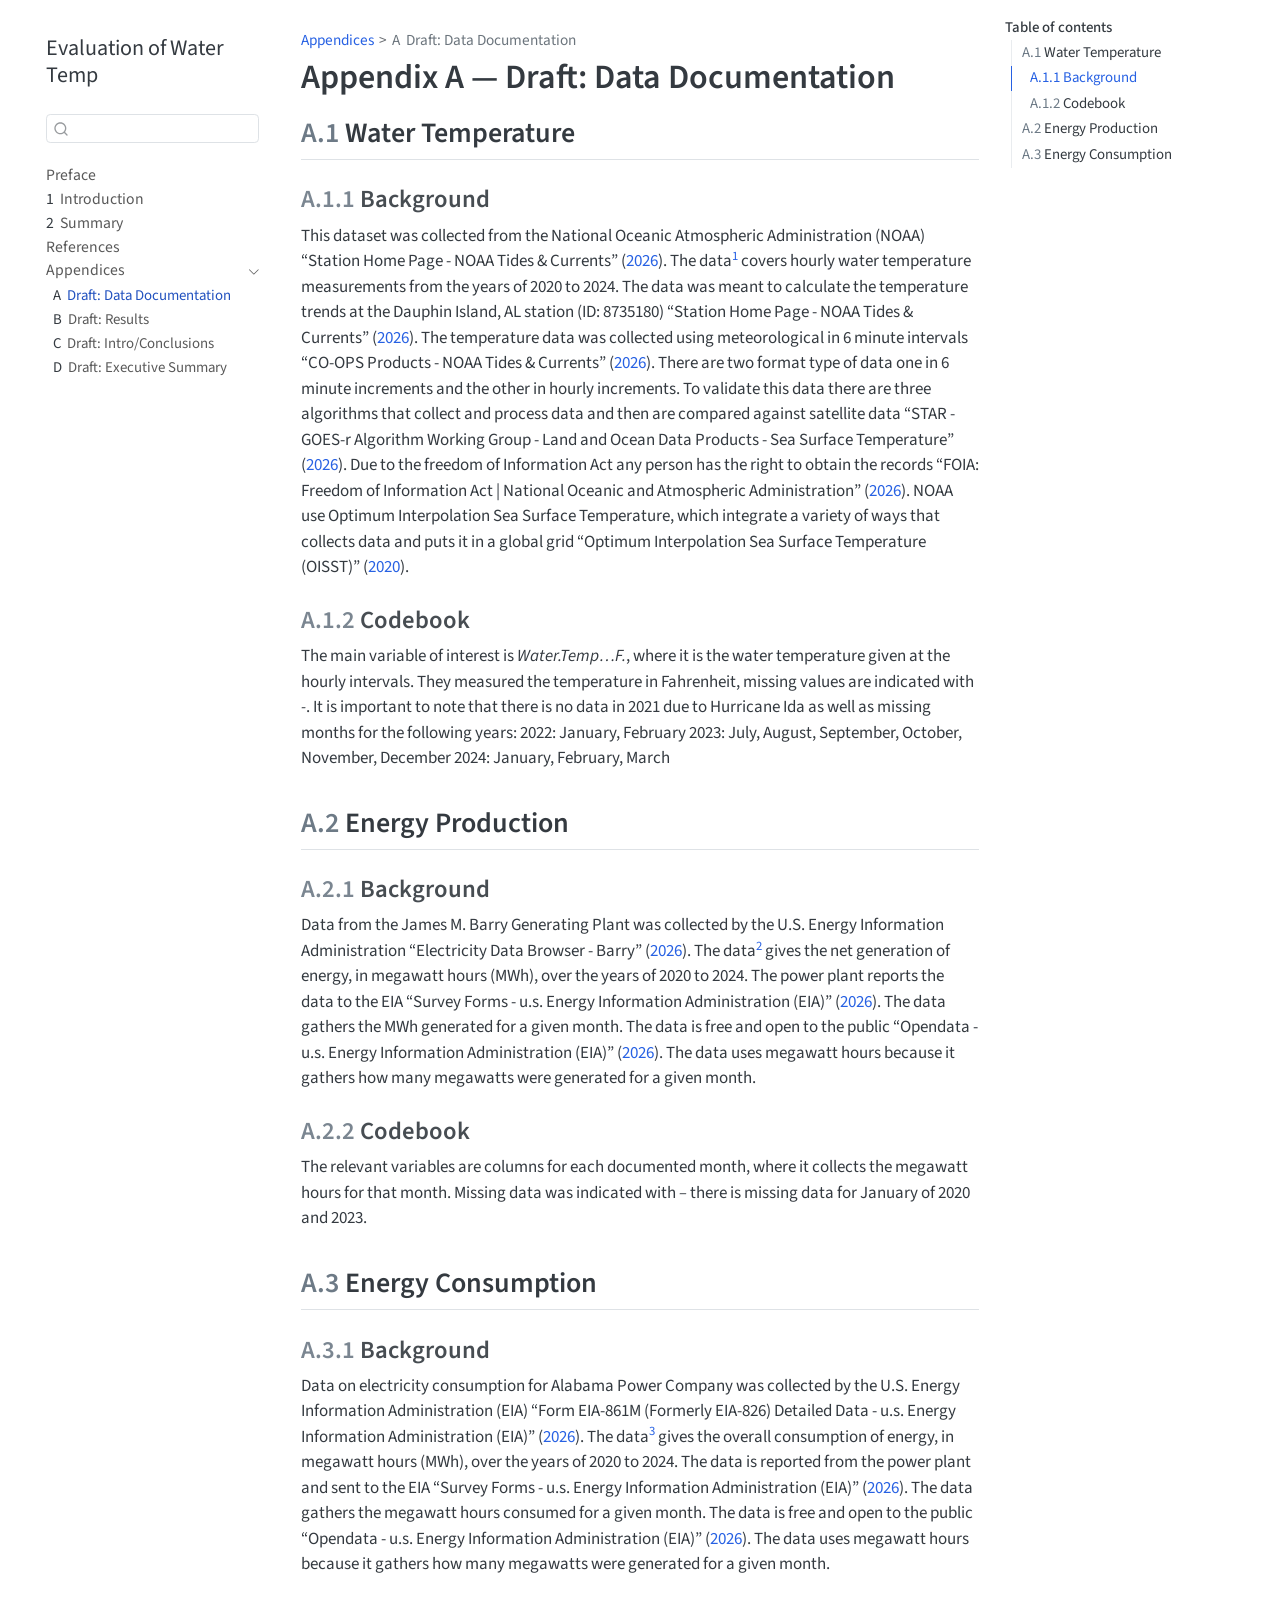
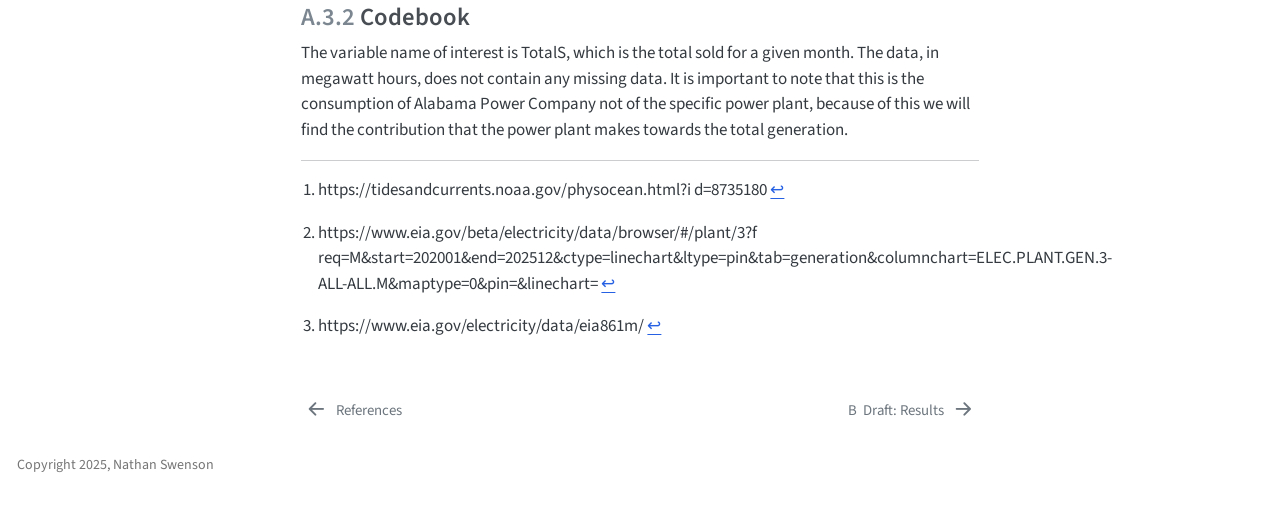
==== commit 38a41719: "Executive Summary" ====
--- a/docs/draft-data-doc.html
+++ b/docs/draft-data-doc.html
@@ -198,17 +198,17 @@
   <li><a href="#water-temperature" id="toc-water-temperature" class="nav-link active" data-scroll-target="#water-temperature"><span class="header-section-number">A.1</span> Water Temperature</a>
   <ul class="collapse">
   <li><a href="#background" id="toc-background" class="nav-link" data-scroll-target="#background"><span class="header-section-number">A.1.1</span> Background</a></li>
-  <li><a href="#codebooksec-cb1" id="toc-codebooksec-cb1" class="nav-link" data-scroll-target="#codebooksec-cb1"><span class="header-section-number">A.1.2</span> Codebook[#sec-cb1]</a></li>
+  <li><a href="#codebook" id="toc-codebook" class="nav-link" data-scroll-target="#codebook"><span class="header-section-number">A.1.2</span> Codebook</a></li>
   </ul></li>
   <li><a href="#energy-production" id="toc-energy-production" class="nav-link" data-scroll-target="#energy-production"><span class="header-section-number">A.2</span> Energy Production</a>
   <ul class="collapse">
   <li><a href="#background-1" id="toc-background-1" class="nav-link" data-scroll-target="#background-1"><span class="header-section-number">A.2.1</span> Background</a></li>
-  <li><a href="#codebook" id="toc-codebook" class="nav-link" data-scroll-target="#codebook"><span class="header-section-number">A.2.2</span> Codebook</a></li>
+  <li><a href="#codebook-1" id="toc-codebook-1" class="nav-link" data-scroll-target="#codebook-1"><span class="header-section-number">A.2.2</span> Codebook</a></li>
   </ul></li>
   <li><a href="#energy-consumption" id="toc-energy-consumption" class="nav-link" data-scroll-target="#energy-consumption"><span class="header-section-number">A.3</span> Energy Consumption</a>
   <ul class="collapse">
   <li><a href="#background-2" id="toc-background-2" class="nav-link" data-scroll-target="#background-2"><span class="header-section-number">A.3.1</span> Background</a></li>
-  <li><a href="#codebook-1" id="toc-codebook-1" class="nav-link" data-scroll-target="#codebook-1"><span class="header-section-number">A.3.2</span> Codebook</a></li>
+  <li><a href="#codebook-2" id="toc-codebook-2" class="nav-link" data-scroll-target="#codebook-2"><span class="header-section-number">A.3.2</span> Codebook</a></li>
   </ul></li>
   </ul>
 </nav>
@@ -235,30 +235,14 @@
 </header>
 
 
-<div class="cell">
-<div class="cell-output cell-output-stderr">
-<pre><code>
-Attaching package: 'dplyr'</code></pre>
-</div>
-<div class="cell-output cell-output-stderr">
-<pre><code>The following objects are masked from 'package:stats':
-
-    filter, lag</code></pre>
-</div>
-<div class="cell-output cell-output-stderr">
-<pre><code>The following objects are masked from 'package:base':
-
-    intersect, setdiff, setequal, union</code></pre>
-</div>
-</div>
 <section id="water-temperature" class="level2" data-number="A.1">
 <h2 data-number="A.1" class="anchored" data-anchor-id="water-temperature"><span class="header-section-number">A.1</span> Water Temperature</h2>
 <section id="background" class="level3" data-number="A.1.1">
 <h3 data-number="A.1.1" class="anchored" data-anchor-id="background"><span class="header-section-number">A.1.1</span> Background</h3>
 <p>This dataset was collected from the National Oceanic Atmospheric Administration (NOAA) <span class="citation" data-cites="station"><span>“Station Home Page - NOAA Tides &amp; Currents”</span> (<a href="references.html#ref-station" role="doc-biblioref">2026</a>)</span>. The data<a href="#fn1" class="footnote-ref" id="fnref1" role="doc-noteref"><sup>1</sup></a> covers hourly water temperature measurements from the years of 2020 to 2024. The data was meant to calculate the temperature trends at the Dauphin Island, AL station (ID: 8735180) <span class="citation" data-cites="station"><span>“Station Home Page - NOAA Tides &amp; Currents”</span> (<a href="references.html#ref-station" role="doc-biblioref">2026</a>)</span>. The temperature data was collected using meteorological in 6 minute intervals <span class="citation" data-cites="co-opsp"><span>“CO-OPS Products - NOAA Tides &amp; Currents”</span> (<a href="references.html#ref-co-opsp" role="doc-biblioref">2026</a>)</span>. There are two format type of data one in 6 minute increments and the other in hourly increments. To validate this data there are three algorithms that collect and process data and then are compared against satellite data <span class="citation" data-cites="star-g"><span>“STAR - GOES-r Algorithm Working Group - Land and Ocean Data Products - Sea Surface Temperature”</span> (<a href="references.html#ref-star-g" role="doc-biblioref">2026</a>)</span>. Due to the freedom of Information Act any person has the right to obtain the records <span class="citation" data-cites="foia:fr2026"><span>“FOIA: Freedom of Information Act | National Oceanic and Atmospheric Administration”</span> (<a href="references.html#ref-foia:fr2026" role="doc-biblioref">2026</a>)</span>. NOAA use Optimum Interpolation Sea Surface Temperature, which integrate a variety of ways that collects data and puts it in a global grid <span class="citation" data-cites="optimum2020"><span>“Optimum Interpolation Sea Surface Temperature (OISST)”</span> (<a href="references.html#ref-optimum2020" role="doc-biblioref">2020</a>)</span>.</p>
 </section>
-<section id="codebooksec-cb1" class="level3" data-number="A.1.2">
-<h3 data-number="A.1.2" class="anchored" data-anchor-id="codebooksec-cb1"><span class="header-section-number">A.1.2</span> Codebook[#sec-cb1]</h3>
+<section id="codebook" class="level3" data-number="A.1.2">
+<h3 data-number="A.1.2" class="anchored" data-anchor-id="codebook"><span class="header-section-number">A.1.2</span> Codebook</h3>
 <p>The main variable of interest is <em>Water.Temp…F.</em>, where it is the water temperature given at the hourly intervals. They measured the temperature in Fahrenheit, missing values are indicated with <em>-</em>. It is important to note that there is no data in 2021 due to Hurricane Ida as well as missing months for the following years: 2022: January, February 2023: July, August, September, October, November, December 2024: January, February, March</p>
 </section>
 </section>
@@ -268,8 +252,8 @@
 <h3 data-number="A.2.1" class="anchored" data-anchor-id="background-1"><span class="header-section-number">A.2.1</span> Background</h3>
 <p>Data from the James M. Barry Generating Plant was collected by the U.S. Energy Information Administration <span class="citation" data-cites="electric"><span>“Electricity Data Browser - Barry”</span> (<a href="references.html#ref-electric" role="doc-biblioref">2026</a>)</span>. The data<a href="#fn2" class="footnote-ref" id="fnref2" role="doc-noteref"><sup>2</sup></a> gives the net generation of energy, in megawatt hours (MWh), over the years of 2020 to 2024. The power plant reports the data to the EIA <span class="citation" data-cites="surveyf"><span>“Survey Forms - u.s. Energy Information Administration (EIA)”</span> (<a href="references.html#ref-surveyf" role="doc-biblioref">2026</a>)</span>. The data gathers the MWh generated for a given month. The data is free and open to the public <span class="citation" data-cites="opendata"><span>“Opendata - u.s. Energy Information Administration (EIA)”</span> (<a href="references.html#ref-opendata" role="doc-biblioref">2026</a>)</span>. The data uses megawatt hours because it gathers how many megawatts were generated for a given month.</p>
 </section>
-<section id="codebook" class="level3" data-number="A.2.2">
-<h3 data-number="A.2.2" class="anchored" data-anchor-id="codebook"><span class="header-section-number">A.2.2</span> Codebook</h3>
+<section id="codebook-1" class="level3" data-number="A.2.2">
+<h3 data-number="A.2.2" class="anchored" data-anchor-id="codebook-1"><span class="header-section-number">A.2.2</span> Codebook</h3>
 <p>The relevant variables are columns for each documented month, where it collects the megawatt hours for that month. Missing data was indicated with <em>–</em> there is missing data for January of 2020 and 2023.</p>
 </section>
 </section>
@@ -279,8 +263,8 @@
 <h3 data-number="A.3.1" class="anchored" data-anchor-id="background-2"><span class="header-section-number">A.3.1</span> Background</h3>
 <p>Data on electricity consumption for Alabama Power Company was collected by the U.S. Energy Information Administration (EIA) <span class="citation" data-cites="formeia"><span>“Form EIA-861M (Formerly EIA-826) Detailed Data - u.s. Energy Information Administration (EIA)”</span> (<a href="references.html#ref-formeia" role="doc-biblioref">2026</a>)</span>. The data<a href="#fn3" class="footnote-ref" id="fnref3" role="doc-noteref"><sup>3</sup></a> gives the overall consumption of energy, in megawatt hours (MWh), over the years of 2020 to 2024. The data is reported from the power plant and sent to the EIA <span class="citation" data-cites="surveyf"><span>“Survey Forms - u.s. Energy Information Administration (EIA)”</span> (<a href="references.html#ref-surveyf" role="doc-biblioref">2026</a>)</span>. The data gathers the megawatt hours consumed for a given month. The data is free and open to the public <span class="citation" data-cites="opendata"><span>“Opendata - u.s. Energy Information Administration (EIA)”</span> (<a href="references.html#ref-opendata" role="doc-biblioref">2026</a>)</span>. The data uses megawatt hours because it gathers how many megawatts were generated for a given month.</p>
 </section>
-<section id="codebook-1" class="level3" data-number="A.3.2">
-<h3 data-number="A.3.2" class="anchored" data-anchor-id="codebook-1"><span class="header-section-number">A.3.2</span> Codebook</h3>
+<section id="codebook-2" class="level3" data-number="A.3.2">
+<h3 data-number="A.3.2" class="anchored" data-anchor-id="codebook-2"><span class="header-section-number">A.3.2</span> Codebook</h3>
 <p>The variable name of interest is TotalS, which is the total sold for a given month. The data, in megawatt hours, does not contain any missing data. It is important to note that this is the consumption of Alabama Power Company not of the specific power plant, because of this we will find the contribution that the power plant makes towards the total generation.</p>
 
 
